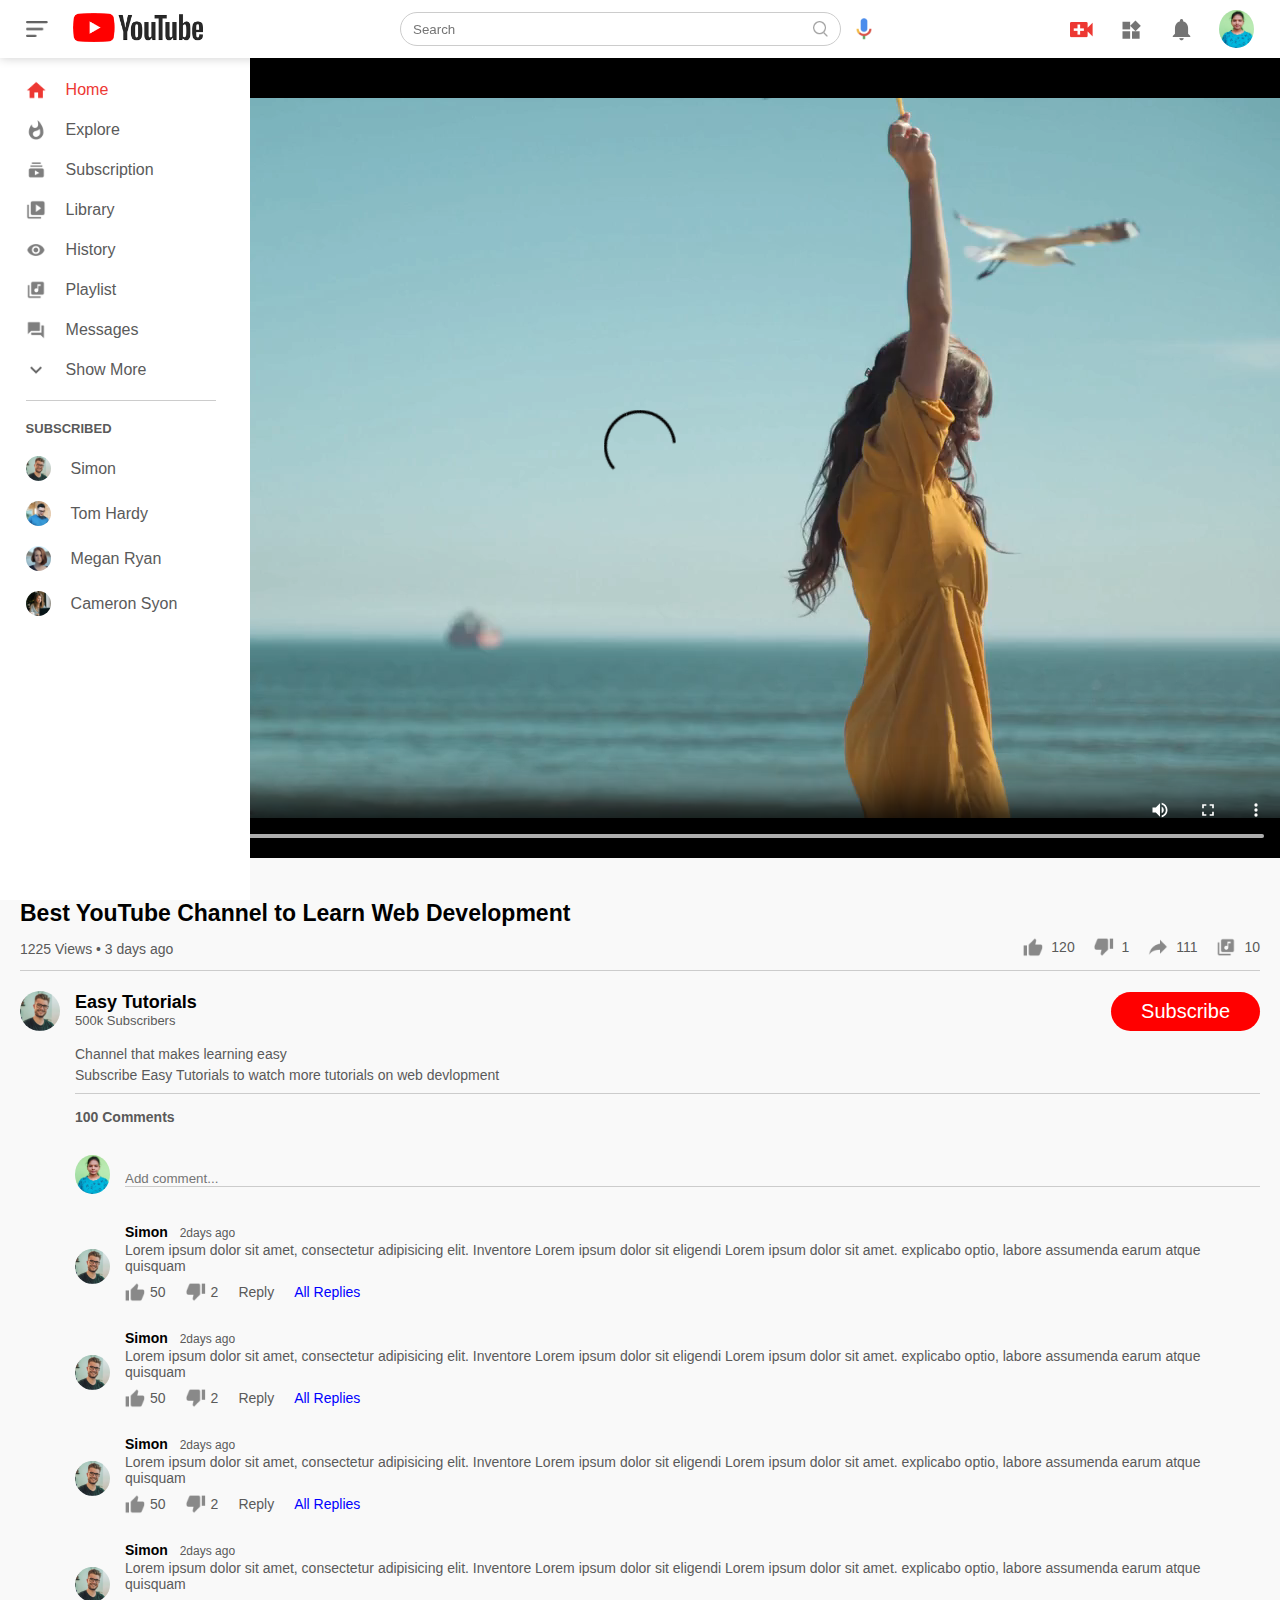
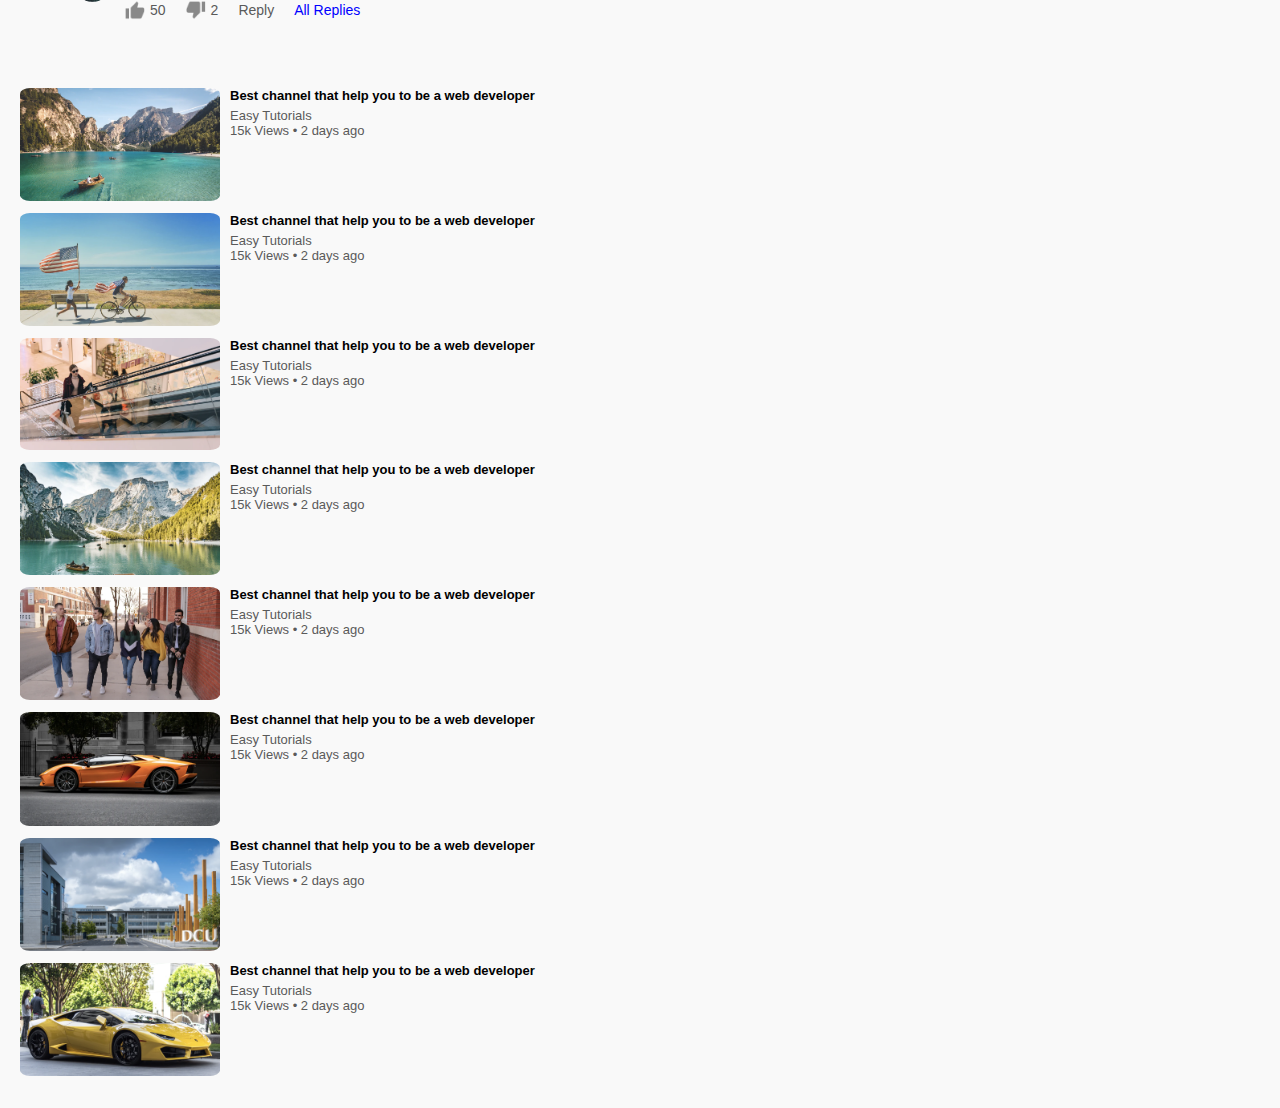
==== Task 3/playvideo.html @ b05452a1 "completed task 3" ====
<!DOCTYPE html>
<html lang="en">
	<head>
		<meta charset="UTF-8" />
		<meta http-equiv="X-UA-Compatible" content="IE=edge" />
		<meta name="viewport" content="width=device-width, initial-scale=1.0" />
		<title>Play Video</title>
		<link rel="stylesheet" href="playvideo.css" />
	</head>

	<body>
		<nav class="navbar">
			<div class="nav-left navbar">
				<img src="images/menu.png" class="menu-icon" alt="" />
				<a href="/"><img src="images/logo.png" class="logo" /></a>
			</div>

			<div class="nav-middle navbar">
				<div class="search-box navbar">
					<input type="text" placeholder="Search" />
					<img src="images/search.png" alt="" />
				</div>
				<img src="images/voice-search.png" class="mic-icon" />
			</div>
			<div class="nav-right navbar">
				<img src="images/upload.png" alt="" />
				<img src="images/more.png" alt="" />
				<img src="images/notification.png" alt="" />
				<img src="images/Anjali.jpeg" class="user-icon" alt="" />
			</div>
		</nav>

		<!-- -----------Side bar ------------------ -->

		<div class="sidebar">
			<div class="shortcut-links">
				<a href=""
					><img src="images/home.png" alt="" />
					<p>Home</p>
				</a>
				<a href=""
					><img src="images/explore.png" alt="" />
					<p>Explore</p>
				</a>
				<a href=""
					><img src="images/subscriprion.png" alt="" />
					<p>Subscription</p>
				</a>
				<a href=""
					><img src="images/library.png" alt="" />
					<p>Library</p>
				</a>
				<a href=""
					><img src="images/history.png" alt="" />
					<p>History</p>
				</a>
				<a href=""
					><img src="images/playlist.png" alt="" />
					<p>Playlist</p>
				</a>
				<a href=""
					><img src="images/messages.png" alt="" />
					<p>Messages</p>
				</a>
				<a href=""
					><img src="images/show-more.png" alt="" />
					<p>Show More</p>
				</a>
				<hr />
			</div>

			<div class="subscribed-list">
				<h3>SUBSCRIBED</h3>
				<a href=""
					><img src="images/simon.png" alt="" />
					<p>Simon</p>
				</a>
				<a href=""
					><img src="images/tom.png" alt="" />
					<p>Tom Hardy</p>
				</a>
				<a href=""
					><img src="images/megan.png" alt="" />
					<p>Megan Ryan</p>
				</a>
				<a href=""
					><img src="images/cameron.png" alt="" />
					<p>Cameron Syon</p>
				</a>
			</div>
		</div>

		<div class="container play-container">
			<div class="play-video">
				<div class="video-player">
					<video controls autoplay>
						<source src="images/video.mp4" type="video/mp4" />
					</video>
				</div>

				<div class="video-meta">
					<div class="video-info">
						<div class="tags">
							<a href="">#Coding</a> <a href="">#HTML</a
							><a href="">#CSS</a> <a href="">#JAVASCRIPT</a>
						</div>
						<h3>Best YouTube Channel to Learn Web Development</h3>
						<div class="play-vid-info">
							<p>1225 Views &bull; 3 days ago</p>

							<div>
								<a href=""
									><img src="images/like.png" alt="" />120</a
								>
								<a href=""
									><img src="images/dislike.png" alt="" />1</a
								>
								<a href=""
									><img src="images/share.png" alt="" />111</a
								>
								<a href=""
									><img src="images/save.png" alt="" />10</a
								>
							</div>
						</div>
						<hr />
						<div class="publisher">
							<img src="images/simon.png" alt="" />
							<div>
								<p>Easy Tutorials</p>
								<span>500k Subscribers</span>
							</div>
							<button type="button">Subscribe</button>
						</div>
						<div class="vid-description">
							<p>Channel that makes learning easy</p>
							<p>
								Subscribe Easy Tutorials to watch more tutorials
								on web devlopment
							</p>
							<hr />

							<h4>100 Comments</h4>
							<div class="add-comment">
								<img src="images/Anjali.jpeg" alt="" />
								<input
									type="text"
									placeholder="Add comment..."
								/>
							</div>
							<div class="old-comment">
								<img src="images/simon.png" alt="" />
								<div>
									<h3>Simon <span>2days ago</span></h3>
									<p>
										Lorem ipsum dolor sit amet, consectetur
										adipisicing elit. Inventore Lorem ipsum
										dolor sit eligendi Lorem ipsum dolor sit
										amet. explicabo optio, labore assumenda
										earum atque quisquam
									</p>
									<div class="comment-action">
										<img src="images/like.png" alt="" />
										<span>50</span>
										<img src="images/dislike.png" alt="" />
										<span>2</span>
										<span>Reply</span>
										<a href="">All Replies</a>
									</div>
								</div>
							</div>
							<div class="old-comment">
								<img src="images/simon.png" alt="" />
								<div>
									<h3>Simon <span>2days ago</span></h3>
									<p>
										Lorem ipsum dolor sit amet, consectetur
										adipisicing elit. Inventore Lorem ipsum
										dolor sit eligendi Lorem ipsum dolor sit
										amet. explicabo optio, labore assumenda
										earum atque quisquam
									</p>
									<div class="comment-action">
										<img src="images/like.png" alt="" />
										<span>50</span>
										<img src="images/dislike.png" alt="" />
										<span>2</span>
										<span>Reply</span>
										<a href="">All Replies</a>
									</div>
								</div>
							</div>
							<div class="old-comment">
								<img src="images/simon.png" alt="" />
								<div>
									<h3>Simon <span>2days ago</span></h3>
									<p>
										Lorem ipsum dolor sit amet, consectetur
										adipisicing elit. Inventore Lorem ipsum
										dolor sit eligendi Lorem ipsum dolor sit
										amet. explicabo optio, labore assumenda
										earum atque quisquam
									</p>
									<div class="comment-action">
										<img src="images/like.png" alt="" />
										<span>50</span>
										<img src="images/dislike.png" alt="" />
										<span>2</span>
										<span>Reply</span>
										<a href="">All Replies</a>
									</div>
								</div>
							</div>
							<div class="old-comment">
								<img src="images/simon.png" alt="" />
								<div>
									<h3>Simon <span>2days ago</span></h3>
									<p>
										Lorem ipsum dolor sit amet, consectetur
										adipisicing elit. Inventore Lorem ipsum
										dolor sit eligendi Lorem ipsum dolor sit
										amet. explicabo optio, labore assumenda
										earum atque quisquam
									</p>
									<div class="comment-action">
										<img src="images/like.png" alt="" />
										<span>50</span>
										<img src="images/dislike.png" alt="" />
										<span>2</span>
										<span>Reply</span>
										<a href="">All Replies</a>
									</div>
								</div>
							</div>
						</div>
					</div>
					<div class="right-sidebar">
						<div class="side-video-list">
							<a href="" class="small-thumbnail"
								><img src="images/thumbnail1.png" alt=""
							/></a>
							<div class="vid-info">
								<a href=""
									>Best channel that help you to be a web
									developer</a
								>
								<p>Easy Tutorials</p>
								<p>15k Views &bull; 2 days ago</p>
							</div>
						</div>
						<div class="side-video-list">
							<a href="" class="small-thumbnail"
								><img src="images/thumbnail2.png" alt=""
							/></a>
							<div class="vid-info">
								<a href=""
									>Best channel that help you to be a web
									developer</a
								>
								<p>Easy Tutorials</p>
								<p>15k Views &bull; 2 days ago</p>
							</div>
						</div>
						<div class="side-video-list">
							<a href="" class="small-thumbnail"
								><img src="images/thumbnail3.png" alt=""
							/></a>
							<div class="vid-info">
								<a href=""
									>Best channel that help you to be a web
									developer</a
								>
								<p>Easy Tutorials</p>
								<p>15k Views &bull; 2 days ago</p>
							</div>
						</div>
						<div class="side-video-list">
							<a href="" class="small-thumbnail"
								><img src="images/thumbnail4.png" alt=""
							/></a>
							<div class="vid-info">
								<a href=""
									>Best channel that help you to be a web
									developer</a
								>
								<p>Easy Tutorials</p>
								<p>15k Views &bull; 2 days ago</p>
							</div>
						</div>
						<div class="side-video-list">
							<a href="" class="small-thumbnail"
								><img src="images/thumbnail5.png" alt=""
							/></a>
							<div class="vid-info">
								<a href=""
									>Best channel that help you to be a web
									developer</a
								>
								<p>Easy Tutorials</p>
								<p>15k Views &bull; 2 days ago</p>
							</div>
						</div>
						<div class="side-video-list">
							<a href="" class="small-thumbnail"
								><img src="images/thumbnail6.png" alt=""
							/></a>
							<div class="vid-info">
								<a href=""
									>Best channel that help you to be a web
									developer</a
								>
								<p>Easy Tutorials</p>
								<p>15k Views &bull; 2 days ago</p>
							</div>
						</div>
						<div class="side-video-list">
							<a href="" class="small-thumbnail"
								><img src="images/thumbnail7.png" alt=""
							/></a>
							<div class="vid-info">
								<a href=""
									>Best channel that help you to be a web
									developer</a
								>
								<p>Easy Tutorials</p>
								<p>15k Views &bull; 2 days ago</p>
							</div>
						</div>
						<div class="side-video-list">
							<a href="" class="small-thumbnail"
								><img src="images/thumbnail8.png" alt=""
							/></a>
							<div class="vid-info">
								<a href=""
									>Best channel that help you to be a web
									developer</a
								>
								<p>Easy Tutorials</p>
								<p>15k Views &bull; 2 days ago</p>
							</div>
						</div>
					</div>
				</div>
			</div>
		</div>
		<script src="index.js"></script>
	</body>
</html>
---- Task 3/playvideo.css ----
* {
	margin: 0;
	padding: 0;
	font-family: 'poppins', sans-serif;
	box-sizing: border-box;
}

a {
	text-decoration: none;
	color: #5a5a5a;
}

img {
	cursor: pointer;
}

.navbar {
	display: flex;
	align-items: center;
}

nav {
	padding: 10px 2%;
	justify-content: space-between;
	box-shadow: 0 0 10px rgba(0, 0, 0, 0.2);
	background: #fff;
	position: sticky;
	top: 0;
	z-index: 999;
}

/* ********* nav-right section ****************  */
.nav-right img {
	width: 25px;
	margin-right: 25px;
}

.nav-right .user-icon {
	width: 35px;
	border-radius: 50%;
	margin-right: 0;
}

/* ********* nav-left section ****************  */
.nav-left .menu-icon {
	width: 22px;
	margin-right: 25px;
}

.nav-left .logo {
	width: 130px;
}

/* ********* nav-middle section ****************  */

.nav-middle .mic-icon {
	width: 16px;
}

.nav-middle .search-box {
	border: 1px solid #ccc;
	margin-right: 15px;
	padding: 8px 12px;
	border-radius: 25px;
}

.nav-middle .search-box input {
	width: 400px;
	border: 0;
	outline: 0;
	background: transparent;
}

.nav-middle .search-box img {
	width: 15px;
}

/* **************** Side bar ***************** */

.sidebar {
	background: #fff;
	width: 250px;
	height: 100vh;
	position: fixed;
	top: 0;
	z-index: 888;
	padding-left: 2%;
	padding-top: 80px;
}

.small-sidebar {
	translate: -100%;
}

.shortcut-links a img {
	width: 20px;
	margin-right: 20px;
}

.shortcut-links a {
	display: flex;
	align-items: center;
	margin-bottom: 20px;
	width: fit-content;
	flex-wrap: wrap;
}

.shortcut-links a:first-child {
	color: #ed3833;
}

.sidebar hr {
	border: 0;
	height: 1px;
	background: #ccc;
	width: 85%;
}

.subscribed-list h3 {
	font-size: 13px;
	margin: 20px 0;
	color: #5a5a5a;
}

.subscribed-list a {
	display: flex;
	align-items: center;
	margin-bottom: 20px;
	width: fit-content;
	flex-wrap: wrap;
}

.subscribed-list a img {
	width: 25px;
	border-radius: 50%;
	margin-right: 20px;
}

.small-sidebar a p {
	display: none;
}

.small-sidebar h3 {
	display: none;
}

.small-sidebar hr {
	width: 50%;
	margin-bottom: 25px;
}

/*  ******************   main   ************************ */

.container {
	background-color: #f9f9f9;
}

.banner {
	width: 100%;
}

.banner img {
	width: 100%;
	height: 60vh;
	border-radius: 8px;
}

.list-container {
	display: grid;
	grid-template-columns: repeat(auto-fit, minmax(250px, 1fr));
	grid-row-gap: 30px;
	grid-column-gap: 16px;
	margin-top: 15px;
}

.vid-list .thumbnail {
	width: 100%;
	border-radius: 5%;
}

.vid-list .navbar {
	align-items: flex-start;
	margin-top: 7px;
}

.vid-list .navbar img {
	width: 35px;
	margin-right: 10px;
	border-radius: 50%;
}

.vid-info {
	color: #5a5a5a;
	font-size: 13px;
	min-width: 200px;
	width: 100%;
}

.vid-info a {
	color: #000;
	font-weight: 600;
	display: block;
	margin-bottom: 5px;
}

/* *********  media query ******* */

@media (max-width: 1300px) {
	.video-meta {
		flex-direction: column;
	}
}

@media (max-width: 900px) {
	/* .menu-icon {
		display: none;
	}

	.sidebar {
		display: none;
	} */

	.container,
	.large-container {
		padding-left: 5%;
		padding-right: 5%;
	}

	.nav-right img {
		display: none;
	}

	.nav-right .user-icon {
		display: block;
		width: 30px;
	}

	.nav-middle .search-box input {
		width: 100px;
	}

	.logo {
		width: 30px;
		height: 25px;
	}

	.banner img {
		height: 30vh;
	}
}

/* ******************  playvideo css ****************** */
/* 
.play-container {
	padding-left: 2%;
} */

.row {
	display: flex;
	justify-content: space-between;
	flex-wrap: wrap;
}

.video-meta {
	display: flex;
	align-items: start;
}

.video-info {
	flex: 2/3;
	padding: 20px;
}

.right-sidebar {
	flex: 1/3;
	padding: 20px;
}

.video-player video {
	height: 800px;
	width: auto;
	margin: auto;
	background-color: #000;
}
.video-player video {
	margin: auto;
	width: 100%;
}

.side-video-list {
	display: flex;
	gap: 10px;
	margin-bottom: 8px;
}

.side-video-list img {
	width: 200px;
	height: auto;
	border-radius: 5%;
}
/* 
.side-video-list .small-thumbnail {
	flex-basis: 0%;
}

.side-video-list .vid-info {
	flex-basis: 49%;
} */

/* ************** left side-bar **************** */
.play-video .tags a {
	color: #0000ff;
	font-size: 13px;
}

.play-video h3 {
	font-size: 23px;
	font-weight: 600;
}

.play-video .play-vid-info {
	display: flex;
	align-items: center;
	justify-content: space-between;
	flex-wrap: wrap;
	margin-top: 10px;
	font-size: 14px;
	color: #5a5a5a;
}

.play-video .play-vid-info a img {
	width: 20px;
	margin-right: 8px;
}

.play-video .play-vid-info a {
	display: inline-flex;
	align-items: center;
	margin-left: 15px;
}

.play-video hr {
	border: 0;
	height: 1px;
	background: #ccc;
	margin: 10px 0;
}

.publisher {
	display: flex;
	align-items: center;
	margin-top: 20px;
}

.publisher div {
	flex: 1;
	line-height: 18px;
}

.publisher img {
	border-radius: 50%;
	width: 40px;
	margin-right: 15px;
}
.publisher div p {
	color: #000;
	font-weight: 600;
	font-size: 18px;
}
.publisher div span {
	font-size: 13px;
	color: #5a5a5a;
}
.publisher button {
	background: red;
	color: #fff;
	padding: 8px 30px;
	border-radius: 20px;
	border: 0;
	outline: 0;
	font-size: 20px;
}
.vid-description {
	padding-left: 55px;
	margin: 15px 0;
}
.vid-description p {
	font-size: 14px;
	margin-bottom: 5px;
	color: #5a5a5a;
}

.vid-description h4 {
	font-size: 14px;
	color: #5a5a5a;
	margin-top: 15px;
}

.add-comment {
	display: flex;
	align-items: center;
	margin: 30px 0;
}
.add-comment img {
	width: 35px;
	border-radius: 50%;
	margin-right: 15px;
}
.add-comment input {
	border: 0;
	outline: 0;
	border-bottom: 1px solid #ccc;
	width: 100%;
	padding-top: 10px;
	background: transparent;
}
.old-comment {
	display: flex;
	align-items: center;
	margin: 20px 0;
}
.old-comment img {
	width: 35px;
	border-radius: 50%;
	margin-right: 15px;
}
.old-comment h3 {
	font-size: 14px;
	margin-bottom: 2px;
}
.old-comment h3 span {
	font-size: 12px;
	color: #5a5a5a;
	font-weight: 500;
	margin-left: 8px;
}
.old-comment .comment-action {
	display: flex;
	align-items: center;
	margin: 8px 0;
	font-size: 14px;
}
.old-comment .comment-action img {
	border-radius: 0;
	width: 20px;
	margin-right: 5px;
}
.old-comment .comment-action span {
	margin-right: 20px;
	color: #5a5a5a;
}
.old-comment .comment-action a {
	color: #0000ff;
}

@media (max-width: 900px) {
	.play-video {
		flex-basis: 100%;
	}
	.right-sidebar {
		flex-basis: 100%;
	}
	.play-container {
		padding-left: 5%;
	}
	.vid-description {
		padding-left: 0;
	}
	.play-video .play-vid-info a {
		margin-left: 0;
		margin-right: 15px;
		margin-top: 15px;
	}
}
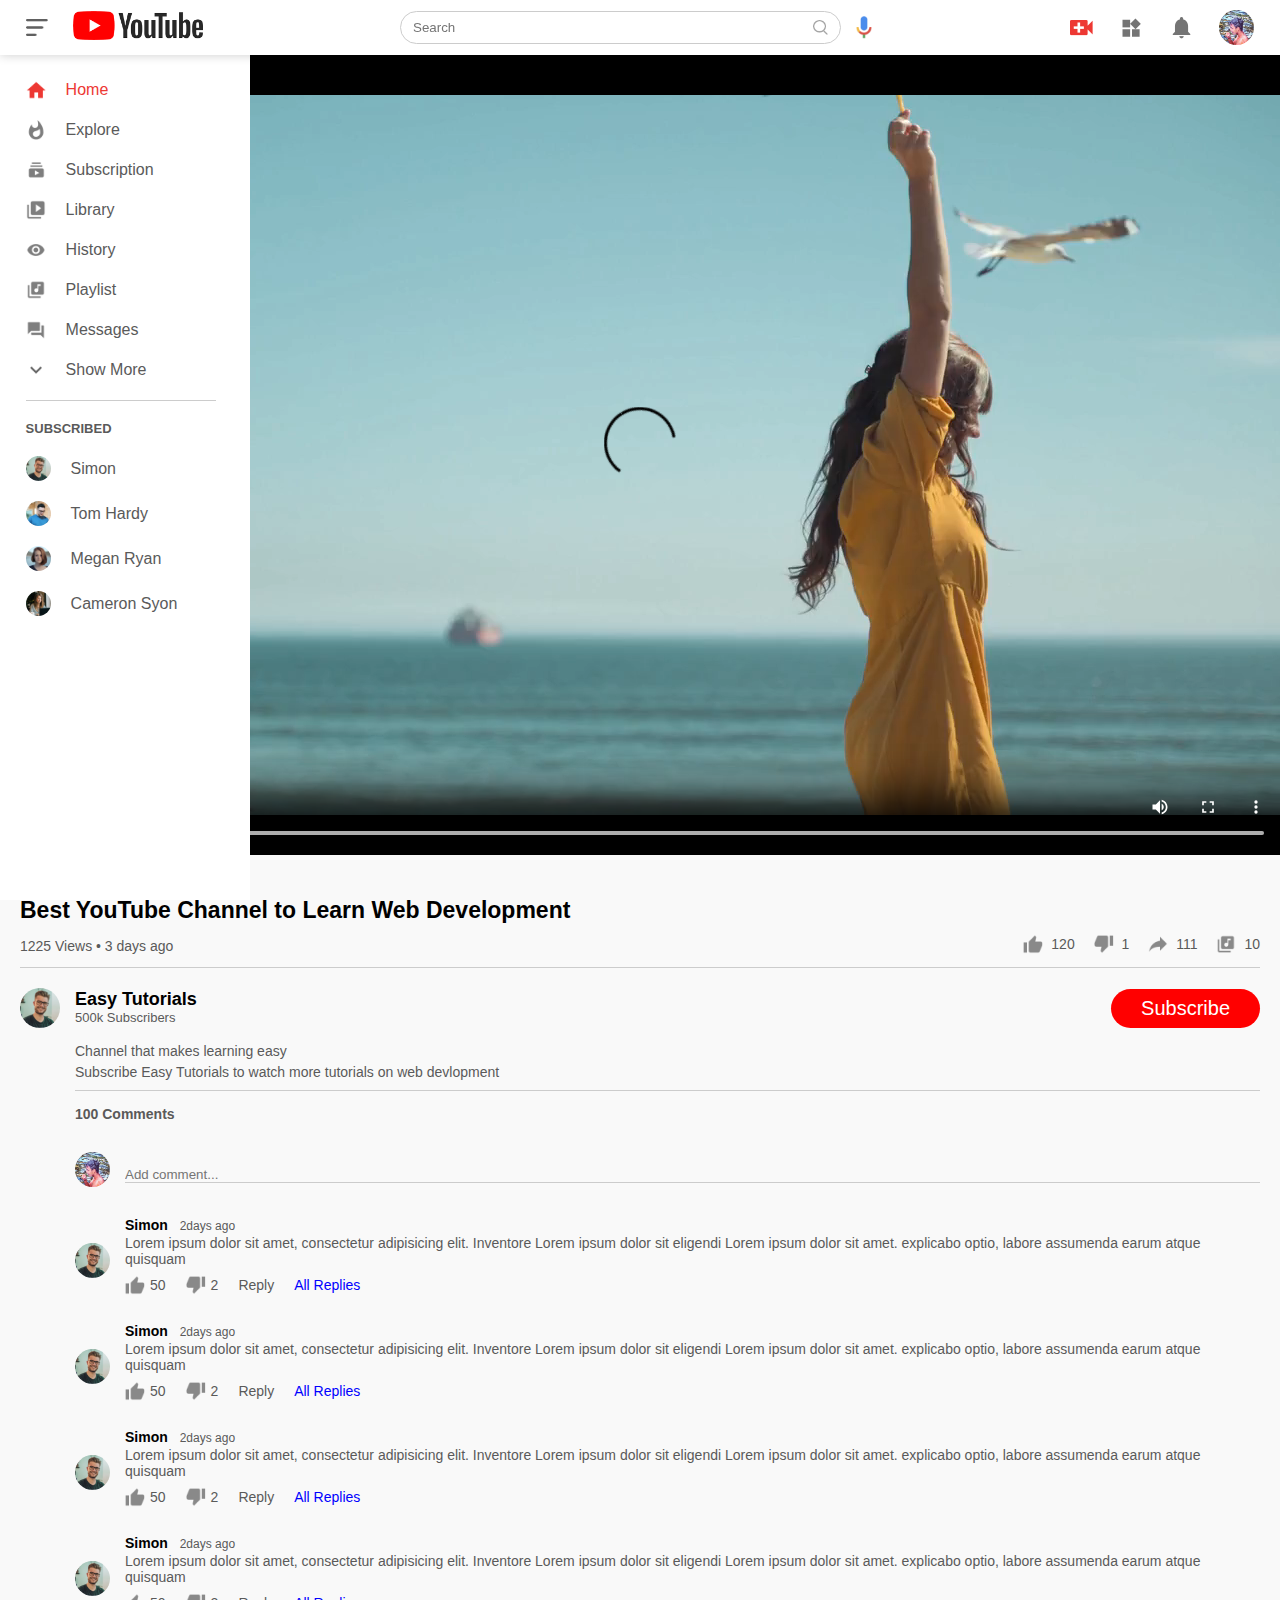
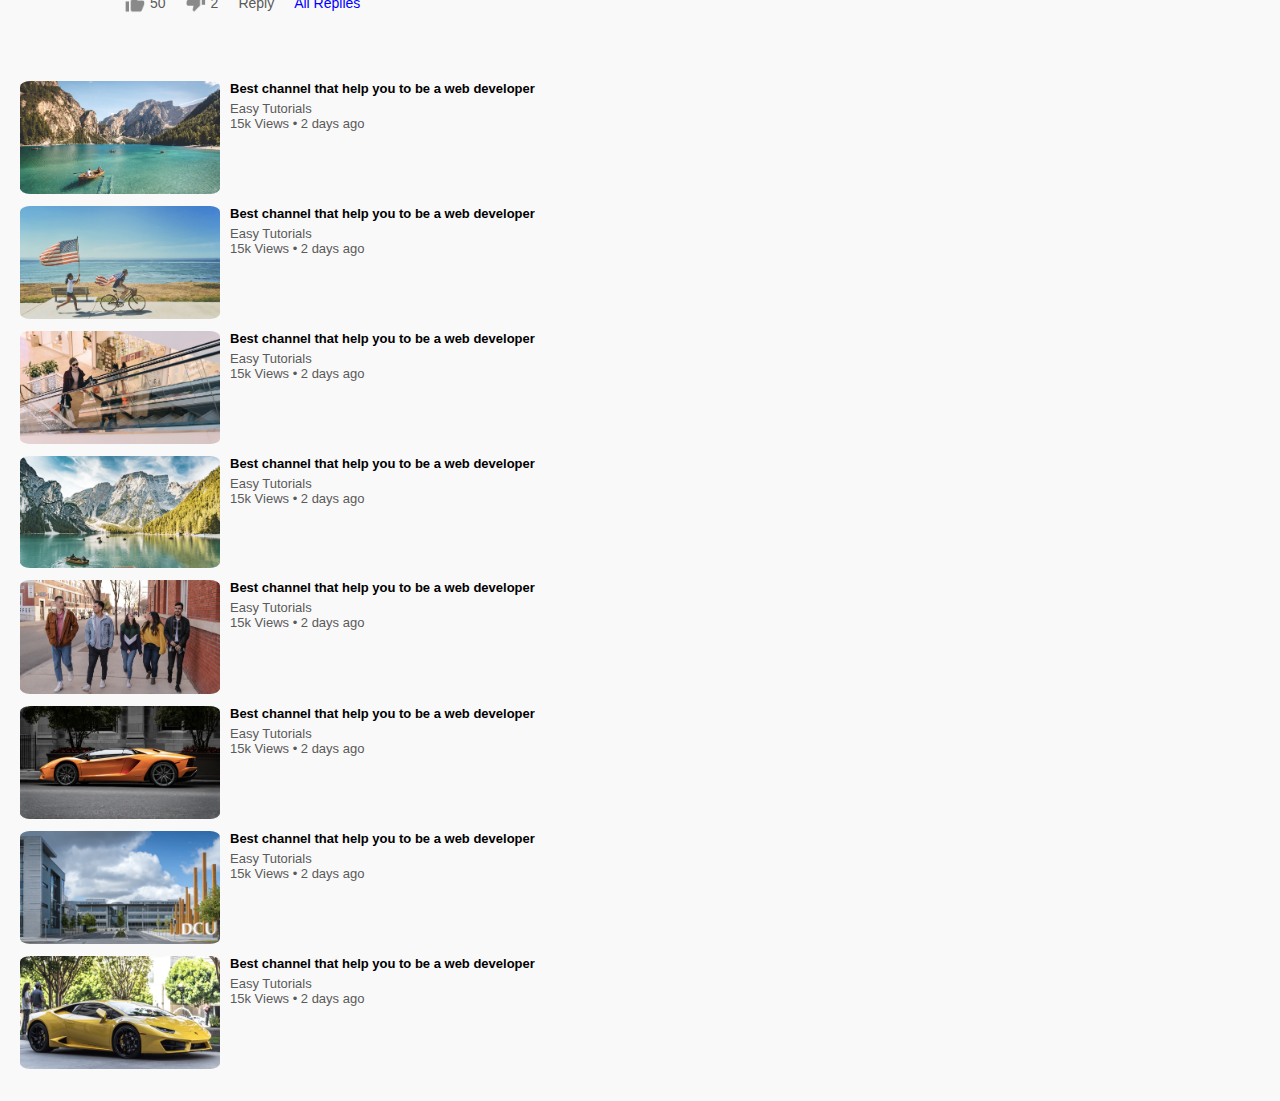
==== commit bd9e7a86: "submitted Task 3" ====
--- a/Task 3/playvideo.html
+++ b/Task 3/playvideo.html
@@ -26,7 +26,7 @@
 				<img src="images/upload.png" alt="" />
 				<img src="images/more.png" alt="" />
 				<img src="images/notification.png" alt="" />
-				<img src="images/Anjali.jpeg" class="user-icon" alt="" />
+				<img src="images/Sudarsh.jpg" class="user-icon" alt="" />
 			</div>
 		</nav>
 
@@ -142,7 +142,7 @@
 
 							<h4>100 Comments</h4>
 							<div class="add-comment">
-								<img src="images/Anjali.jpeg" alt="" />
+								<img src="images/Sudarsh.jpg" alt="" />
 								<input
 									type="text"
 									placeholder="Add comment..."
